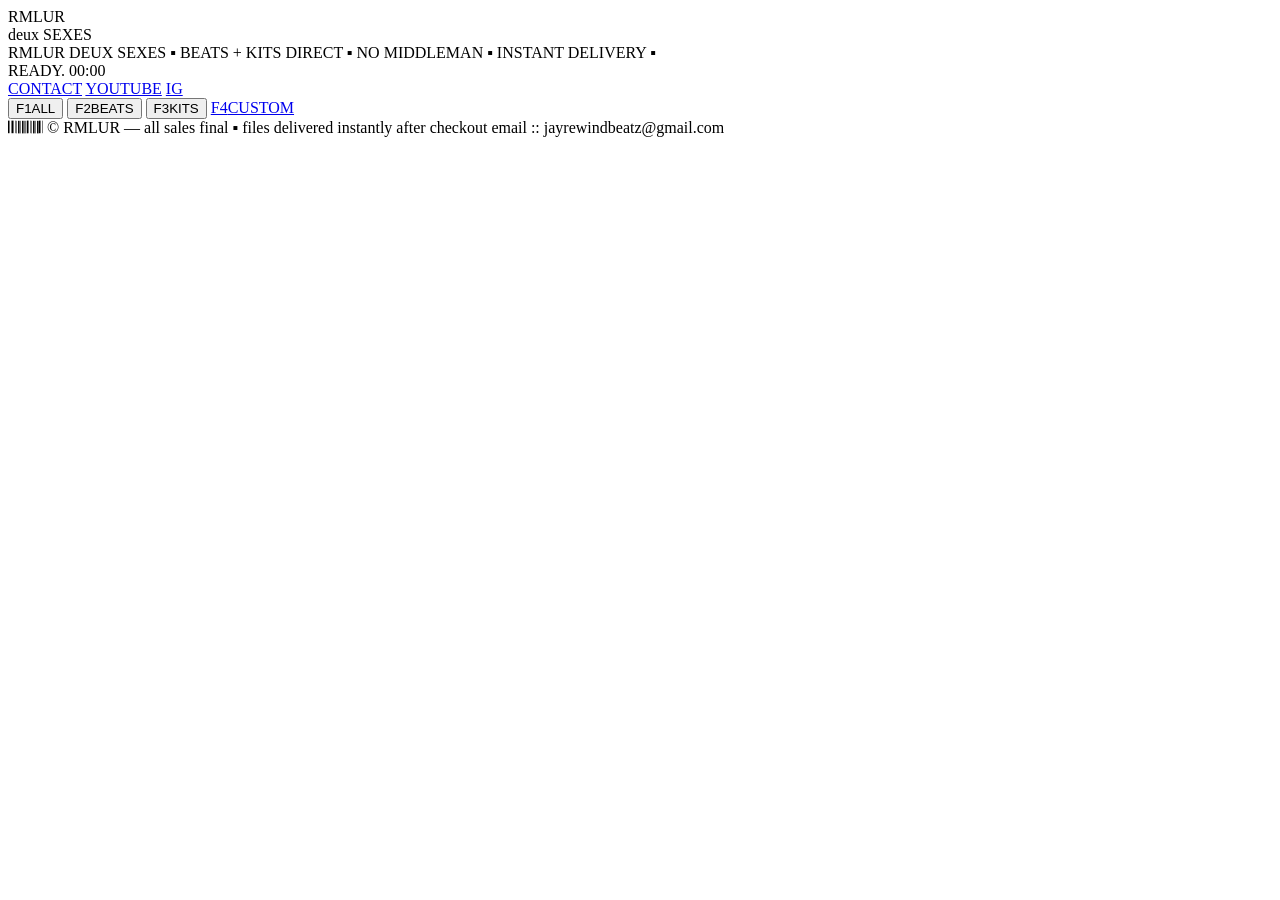
==== index.html @ 8eb937de "Add index.html — initial site file" ====
<!DOCTYPE html>
<html lang="en">
<head>
<meta charset="UTF-8">
<meta name="viewport" content="width=device-width, initial-scale=1.0">
<title>RMLUR :: deux SEXES — beats & kits</title>
<meta name="description" content="RMLUR Deux Sexes — buy beats and drum kits direct. No middleman.">
<link rel="preconnect" href="https://fonts.googleapis.com">
<link rel="preconnect" href="https://fonts.gstatic.com" crossorigin>
<link href="https://fonts.googleapis.com/css2?family=Chakra+Petch:wght@400;500;600;700&family=IBM+Plex+Mono:wght@400;500;600&display=swap" rel="stylesheet">
<link rel="stylesheet" href="style.css">
</head>
<body>

<!-- ================= FACEPLATE HEADER ================= -->
<header class="faceplate">
  <div class="faceplate-inner">
    <div class="brand-block">
      <div class="brand-badge">RMLUR</div>
      <div class="brand-sub">deux SEXES</div>
    </div>

    <!-- LCD -->
    <div class="lcd" aria-hidden="false">
      <div class="lcd-row lcd-scroll"><span id="lcd-marquee">RMLUR DEUX SEXES ▪ BEATS + KITS DIRECT ▪ NO MIDDLEMAN ▪ INSTANT DELIVERY ▪ </span></div>
      <div class="lcd-row lcd-status">
        <span id="lcd-now">READY.</span>
        <span id="lcd-time">00:00</span>
      </div>
    </div>

    <div class="header-right">
      <a class="hard-link" href="mailto:jayrewindbeatz@gmail.com">CONTACT</a>
      <a class="hard-link" href="https://www.youtube.com/" target="_blank" rel="noopener">YOUTUBE</a>
      <a class="hard-link" href="https://www.instagram.com/kennethglamour/" target="_blank" rel="noopener">IG</a>
    </div>
  </div>

  <!-- F-KEY FILTER ROW -->
  <nav class="fkeys" aria-label="Filter products">
    <button class="fkey active" data-filter="all"><span class="fkey-label">F1</span>ALL</button>
    <button class="fkey" data-filter="beat"><span class="fkey-label">F2</span>BEATS</button>
    <button class="fkey" data-filter="kit"><span class="fkey-label">F3</span>KITS</button>
    <a class="fkey fkey-link" href="mailto:jayrewindbeatz@gmail.com?subject=Custom%20work"><span class="fkey-label">F4</span>CUSTOM</a>
  </nav>
</header>

<!-- ================= PAD GRID ================= -->
<main>
  <section class="grid-wrap">
    <div id="pad-grid" class="pad-grid"><!-- products injected here --></div>
    <p id="empty-state" class="empty-state" hidden>NO FILES IN BANK. LOAD SOUND?</p>
  </section>
</main>

<!-- ================= TRANSPORT / PLAYER BAR ================= -->
<div id="player-bar" class="player-bar" hidden>
  <button id="pb-play" class="transport-btn" aria-label="Play or pause preview">►</button>
  <button id="pb-stop" class="transport-btn" aria-label="Stop preview">■</button>
  <div class="pb-lcd">
    <span id="pb-title">—</span>
    <div class="pb-meter"><div id="pb-progress"></div></div>
  </div>
  <a id="pb-buy" class="buy-btn buy-btn-sm" href="#" target="_blank" rel="noopener">BUY</a>
</div>

<footer class="site-footer">
  <span>𝄃𝄃𝄂𝄂𝄀𝄁𝄃𝄂𝄂𝄃</span>
  <span>© RMLUR — all sales final ▪ files delivered instantly after checkout</span>
  <span>email :: jayrewindbeatz@gmail.com</span>
</footer>

<audio id="preview-audio"></audio>
<script src="products.js"></script>
<script src="app.js"></script>
</body>
</html>
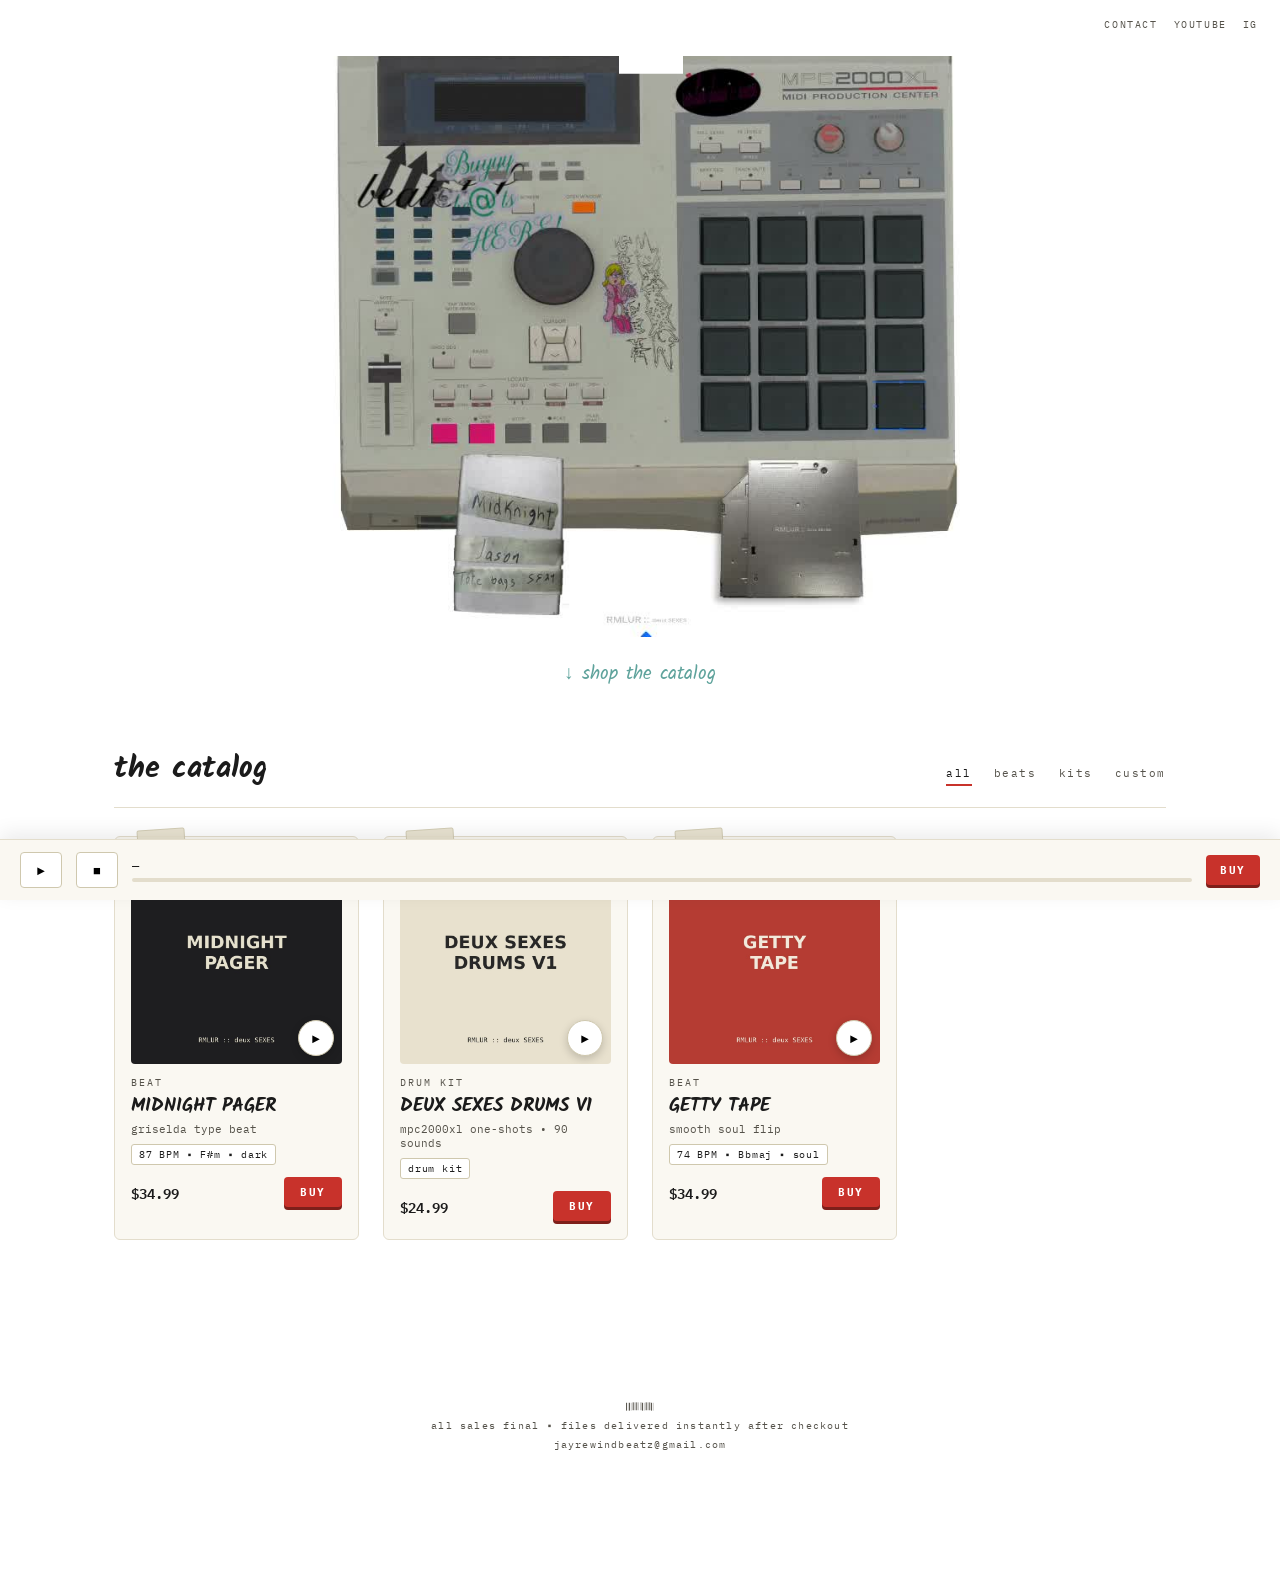
==== commit 7d505ac1: "Rebuild storefront around real hero photo — print-over redesign" ====
--- a/index.html
+++ b/index.html
@@ -7,57 +7,63 @@
 <meta name="description" content="RMLUR Deux Sexes — buy beats and drum kits direct. No middleman.">
 <link rel="preconnect" href="https://fonts.googleapis.com">
 <link rel="preconnect" href="https://fonts.gstatic.com" crossorigin>
-<link href="https://fonts.googleapis.com/css2?family=Chakra+Petch:wght@400;500;600;700&family=IBM+Plex+Mono:wght@400;500;600&display=swap" rel="stylesheet">
+<link href="https://fonts.googleapis.com/css2?family=Kalam:wght@400;700&family=IBM+Plex+Mono:wght@400;500;600&display=swap" rel="stylesheet">
 <link rel="stylesheet" href="style.css">
 </head>
 <body>
 
-<!-- ================= FACEPLATE HEADER ================= -->
-<header class="faceplate">
-  <div class="faceplate-inner">
-    <div class="brand-block">
-      <div class="brand-badge">RMLUR</div>
-      <div class="brand-sub">deux SEXES</div>
-    </div>
+<!-- tiny corner nav, unobtrusive so the hero reads exactly like before -->
+<div class="corner-nav">
+  <a href="mailto:jayrewindbeatz@gmail.com">CONTACT</a>
+  <a href="https://www.youtube.com/" target="_blank" rel="noopener">YOUTUBE</a>
+  <a href="https://www.instagram.com/kennethglamour/" target="_blank" rel="noopener">IG</a>
+</div>
 
-    <!-- LCD -->
-    <div class="lcd" aria-hidden="false">
-      <div class="lcd-row lcd-scroll"><span id="lcd-marquee">RMLUR DEUX SEXES ▪ BEATS + KITS DIRECT ▪ NO MIDDLEMAN ▪ INSTANT DELIVERY ▪ </span></div>
-      <div class="lcd-row lcd-status">
-        <span id="lcd-now">READY.</span>
-        <span id="lcd-time">00:00</span>
-      </div>
-    </div>
+<!-- ================= HERO — the real photo, untouched ================= -->
+<section class="hero">
+  <div class="hero-frame" id="hero-frame">
+    <img src="assets/mpc-hero.jpg" alt="RMLUR MPC2000XL — buy beats here" id="hero-img">
+    <!-- hotspots are positioned by app.js using window.HERO_HOTSPOTS -->
+    <div id="hero-hotspots"></div>
+  </div>
+  <a href="#shop" class="scroll-cue" aria-label="Scroll to shop">↓ shop the catalog</a>
+</section>
 
-    <div class="header-right">
-      <a class="hard-link" href="mailto:jayrewindbeatz@gmail.com">CONTACT</a>
-      <a class="hard-link" href="https://www.youtube.com/" target="_blank" rel="noopener">YOUTUBE</a>
-      <a class="hard-link" href="https://www.instagram.com/kennethglamour/" target="_blank" rel="noopener">IG</a>
-    </div>
+<!-- popover shown when a hotspot is tapped -->
+<div id="hotspot-card" class="hotspot-card" hidden>
+  <button class="hc-close" id="hc-close" aria-label="Close">×</button>
+  <div class="hc-type" id="hc-type"></div>
+  <div class="hc-title" id="hc-title"></div>
+  <div class="hc-sub" id="hc-sub"></div>
+  <div class="hc-data" id="hc-data"></div>
+  <div class="hc-row">
+    <button class="hc-play" id="hc-play">► preview</button>
+    <span class="hc-price" id="hc-price"></span>
+    <a class="buy-btn" id="hc-buy" href="#" target="_blank" rel="noopener">BUY</a>
+  </div>
+</div>
+
+<!-- ================= SHOP — full catalog, tape-label styled ================= -->
+<main id="shop">
+  <div class="shop-head">
+    <h1>the catalog</h1>
+    <nav class="tabs" aria-label="Filter products">
+      <button class="tab active" data-filter="all">all</button>
+      <button class="tab" data-filter="beat">beats</button>
+      <button class="tab" data-filter="kit">kits</button>
+      <a class="tab tab-link" href="mailto:jayrewindbeatz@gmail.com?subject=Custom%20work">custom</a>
+    </nav>
   </div>
 
-  <!-- F-KEY FILTER ROW -->
-  <nav class="fkeys" aria-label="Filter products">
-    <button class="fkey active" data-filter="all"><span class="fkey-label">F1</span>ALL</button>
-    <button class="fkey" data-filter="beat"><span class="fkey-label">F2</span>BEATS</button>
-    <button class="fkey" data-filter="kit"><span class="fkey-label">F3</span>KITS</button>
-    <a class="fkey fkey-link" href="mailto:jayrewindbeatz@gmail.com?subject=Custom%20work"><span class="fkey-label">F4</span>CUSTOM</a>
-  </nav>
-</header>
-
-<!-- ================= PAD GRID ================= -->
-<main>
-  <section class="grid-wrap">
-    <div id="pad-grid" class="pad-grid"><!-- products injected here --></div>
-    <p id="empty-state" class="empty-state" hidden>NO FILES IN BANK. LOAD SOUND?</p>
-  </section>
+  <div id="tape-grid" class="tape-grid"></div>
+  <p id="empty-state" class="empty-state" hidden>nothing here yet.</p>
 </main>
 
-<!-- ================= TRANSPORT / PLAYER BAR ================= -->
+<!-- ================= PLAYER BAR ================= -->
 <div id="player-bar" class="player-bar" hidden>
   <button id="pb-play" class="transport-btn" aria-label="Play or pause preview">►</button>
   <button id="pb-stop" class="transport-btn" aria-label="Stop preview">■</button>
-  <div class="pb-lcd">
+  <div class="pb-info">
     <span id="pb-title">—</span>
     <div class="pb-meter"><div id="pb-progress"></div></div>
   </div>
@@ -66,8 +72,8 @@
 
 <footer class="site-footer">
   <span>𝄃𝄃𝄂𝄂𝄀𝄁𝄃𝄂𝄂𝄃</span>
-  <span>© RMLUR — all sales final ▪ files delivered instantly after checkout</span>
-  <span>email :: jayrewindbeatz@gmail.com</span>
+  <span>all sales final ▪ files delivered instantly after checkout</span>
+  <span>jayrewindbeatz@gmail.com</span>
 </footer>
 
 <audio id="preview-audio"></audio>
--- a/style.css
+++ b/style.css
@@ -0,0 +1,254 @@
+/* ============================================================
+   RMLUR STORE — "print-over" build
+   The hero is the real photographed MPC + doodles, untouched.
+   Everything else (shop grid, player, popovers) is styled to
+   feel like it was already part of that same handmade world:
+   paper white, marker-teal accent, tape-label cards, REC red.
+   ============================================================ */
+:root{
+  --paper:#ffffff;
+  --paper-warm:#faf8f2;
+  --ink:#1b1b1b;
+  --ink-soft:#55524a;
+  --teal:#5fa39c;           /* the "Buyy beats @ HERE!" marker color */
+  --tape-cream:#e7e1cd;
+  --tape-cream-dk:#cfc8ae;
+  --rec-red:#c8322b;
+  --line:#e3ddcc;
+  --font-hand:'Kalam',cursive;
+  --font-mono:'IBM Plex Mono',monospace;
+}
+*{margin:0;padding:0;box-sizing:border-box}
+html{scroll-behavior:smooth}
+body{
+  background:var(--paper);
+  color:var(--ink);
+  font-family:var(--font-mono);
+  min-height:100vh;
+}
+button{font-family:inherit;cursor:pointer;background:none;border:none}
+a{color:inherit;text-decoration:none}
+
+/* ================= CORNER NAV ================= */
+.corner-nav{
+  position:fixed;top:18px;right:22px;z-index:50;
+  display:flex;gap:16px;
+}
+.corner-nav a{
+  font-size:10px;letter-spacing:.16em;color:var(--ink-soft);
+  border-bottom:1px solid transparent;padding-bottom:2px;
+}
+.corner-nav a:hover{color:var(--ink);border-color:var(--rec-red)}
+
+/* ================= HERO ================= */
+.hero{
+  padding:56px 20px 26px;
+  display:flex;flex-direction:column;align-items:center;
+  text-align:center;
+}
+.hero-frame{
+  position:relative;
+  max-width:640px;width:100%;
+  line-height:0;
+}
+.hero-frame img{
+  width:100%;height:auto;display:block;
+  user-select:none;-webkit-user-drag:none;
+}
+#hero-hotspots{position:absolute;inset:0}
+.hotspot{
+  position:absolute;
+  border-radius:6px;
+  cursor:pointer;
+  box-shadow:0 0 0 0 rgba(95,163,156,0);
+  transition:box-shadow .25s ease, background .25s ease;
+}
+.hotspot:hover, .hotspot:focus-visible{
+  background:rgba(95,163,156,.14);
+  box-shadow:0 0 0 3px rgba(95,163,156,.55);
+  outline:none;
+}
+.hotspot.tape-spot{border-radius:4px}
+
+.scroll-cue{
+  margin-top:22px;
+  font-family:var(--font-hand);
+  font-size:19px;color:var(--teal);
+  animation:bob 2.4s ease-in-out infinite;
+}
+@keyframes bob{0%,100%{transform:translateY(0)}50%{transform:translateY(5px)}}
+
+/* ================= HOTSPOT POPOVER ================= */
+.hotspot-card{
+  position:fixed;
+  left:50%;bottom:100px;
+  transform:translateX(-50%);
+  width:min(340px,90vw);
+  background:var(--tape-cream);
+  border:1px solid var(--tape-cream-dk);
+  border-radius:8px;
+  box-shadow:0 12px 30px rgba(0,0,0,.22);
+  padding:16px 18px 18px;
+  z-index:80;
+}
+.hc-close{
+  position:absolute;top:8px;right:10px;
+  font-size:18px;color:var(--ink-soft);line-height:1;
+}
+.hc-close:hover{color:var(--ink)}
+.hc-type{
+  font-size:10px;letter-spacing:.22em;color:var(--ink-soft);
+}
+.hc-title{
+  font-family:var(--font-hand);font-size:24px;font-weight:700;
+  margin-top:2px;
+}
+.hc-sub{font-size:12px;color:var(--ink-soft);margin-top:2px}
+.hc-data{
+  display:inline-block;margin-top:8px;
+  font-size:11px;letter-spacing:.08em;
+  background:var(--paper);border:1px solid var(--tape-cream-dk);
+  border-radius:3px;padding:3px 8px;
+}
+.hc-row{
+  display:flex;align-items:center;gap:12px;margin-top:14px;
+}
+.hc-play{
+  font-family:var(--font-mono);font-size:11px;letter-spacing:.1em;
+  color:var(--ink);border:1px solid var(--ink-soft);border-radius:4px;
+  padding:7px 10px;
+}
+.hc-play:hover{border-color:var(--ink)}
+.hc-price{font-size:14px;font-weight:600;margin-left:auto}
+
+/* ================= SHOP ================= */
+main#shop{max-width:1100px;margin:0 auto;padding:30px 24px 140px}
+.shop-head{
+  display:flex;align-items:baseline;justify-content:space-between;
+  flex-wrap:wrap;gap:14px;
+  border-bottom:1px solid var(--line);
+  padding-bottom:14px;margin-bottom:28px;
+}
+.shop-head h1{
+  font-family:var(--font-hand);font-size:30px;font-weight:700;
+}
+.tabs{display:flex;gap:22px}
+.tab{
+  font-size:11px;letter-spacing:.14em;color:var(--ink-soft);
+  padding-bottom:4px;border-bottom:2px solid transparent;
+}
+.tab:hover{color:var(--ink)}
+.tab.active{color:var(--ink);border-color:var(--rec-red)}
+
+.tape-grid{
+  display:grid;
+  grid-template-columns:repeat(auto-fill,minmax(230px,1fr));
+  gap:24px;
+}
+.tape-card{
+  background:var(--paper-warm);
+  border:1px solid var(--line);
+  border-radius:6px;
+  padding:16px 16px 18px;
+  position:relative;
+  transition:transform .12s ease, box-shadow .12s ease;
+}
+.tape-card::before{ /* washi tape corner accent */
+  content:"";position:absolute;top:-8px;left:22px;
+  width:46px;height:16px;
+  background:var(--tape-cream);
+  border:1px solid var(--tape-cream-dk);
+  border-radius:2px;
+  transform:rotate(-4deg);
+  opacity:.9;
+}
+.tape-card:hover{transform:translateY(-3px);box-shadow:0 10px 22px rgba(0,0,0,.08)}
+
+.tc-cover{
+  aspect-ratio:1/1;border-radius:4px;overflow:hidden;
+  background:var(--tape-cream);margin-bottom:12px;
+  position:relative;
+}
+.tc-cover img{width:100%;height:100%;object-fit:cover;display:block}
+.tc-cover .cover-fallback{
+  position:absolute;inset:0;display:flex;align-items:center;justify-content:center;
+  font-family:var(--font-hand);font-size:14px;color:var(--ink-soft);text-align:center;
+}
+.tc-play{
+  position:absolute;right:8px;bottom:8px;
+  width:36px;height:36px;border-radius:50%;
+  background:var(--paper);border:1px solid var(--tape-cream-dk);
+  box-shadow:0 3px 8px rgba(0,0,0,.18);
+  font-size:13px;
+}
+.tape-card.playing .tc-play{background:var(--teal);color:#fff;border-color:var(--teal)}
+
+.tc-type{font-size:10px;letter-spacing:.2em;color:var(--ink-soft)}
+.tc-title{font-family:var(--font-hand);font-size:19px;font-weight:700;margin-top:2px}
+.tc-sub{font-size:11px;color:var(--ink-soft);margin-top:1px}
+.tc-data{
+  display:inline-block;margin-top:8px;font-size:10px;letter-spacing:.08em;
+  background:var(--paper);border:1px solid var(--tape-cream-dk);
+  border-radius:3px;padding:3px 7px;
+}
+.tc-foot{
+  display:flex;align-items:center;justify-content:space-between;margin-top:12px;
+}
+.tc-price{font-size:14px;font-weight:600}
+
+.buy-btn{
+  background:var(--rec-red);color:#fff;
+  font-weight:700;font-size:11px;letter-spacing:.14em;
+  padding:8px 16px;border-radius:4px;
+  box-shadow:0 3px 0 #7e1f1a;
+  transition:transform .05s, box-shadow .05s;
+}
+.buy-btn:hover{filter:brightness(1.08)}
+.buy-btn:active{transform:translateY(2px);box-shadow:0 1px 0 #7e1f1a}
+.buy-btn-sm{padding:8px 14px;flex-shrink:0}
+
+.empty-state{
+  text-align:center;padding:60px 0;color:var(--ink-soft);
+  font-family:var(--font-hand);font-size:18px;
+}
+
+/* ================= PLAYER BAR ================= */
+.player-bar{
+  position:fixed;left:0;right:0;bottom:0;z-index:60;
+  background:var(--paper-warm);
+  border-top:1px solid var(--line);
+  box-shadow:0 -6px 20px rgba(0,0,0,.08);
+  display:flex;align-items:center;gap:14px;
+  padding:12px 20px;
+}
+.transport-btn{
+  width:42px;height:36px;border-radius:4px;
+  background:var(--paper);border:1px solid var(--tape-cream-dk);
+  font-size:13px;
+}
+.transport-btn:active{transform:translateY(1px)}
+.pb-info{flex:1;min-width:0}
+#pb-title{font-size:12px;letter-spacing:.04em;white-space:nowrap;overflow:hidden;text-overflow:ellipsis;display:block}
+.pb-meter{height:4px;background:var(--line);border-radius:2px;margin-top:5px;overflow:hidden}
+#pb-progress{height:100%;width:0%;background:var(--teal)}
+
+/* ================= FOOTER ================= */
+.site-footer{
+  max-width:1100px;margin:0 auto;padding:20px 24px 120px;
+  display:flex;flex-direction:column;gap:6px;align-items:center;
+  font-family:var(--font-mono);font-size:10px;letter-spacing:.12em;
+  color:var(--ink-soft);text-align:center;
+}
+
+/* ================= RESPONSIVE / A11Y ================= */
+@media(max-width:640px){
+  .corner-nav{display:none}
+  .hero{padding:36px 14px 18px}
+  .shop-head h1{font-size:24px}
+  .tabs{gap:14px}
+}
+:focus-visible{outline:2px solid var(--teal);outline-offset:2px}
+@media(prefers-reduced-motion:reduce){
+  .scroll-cue{animation:none}
+  *{transition:none !important}
+}
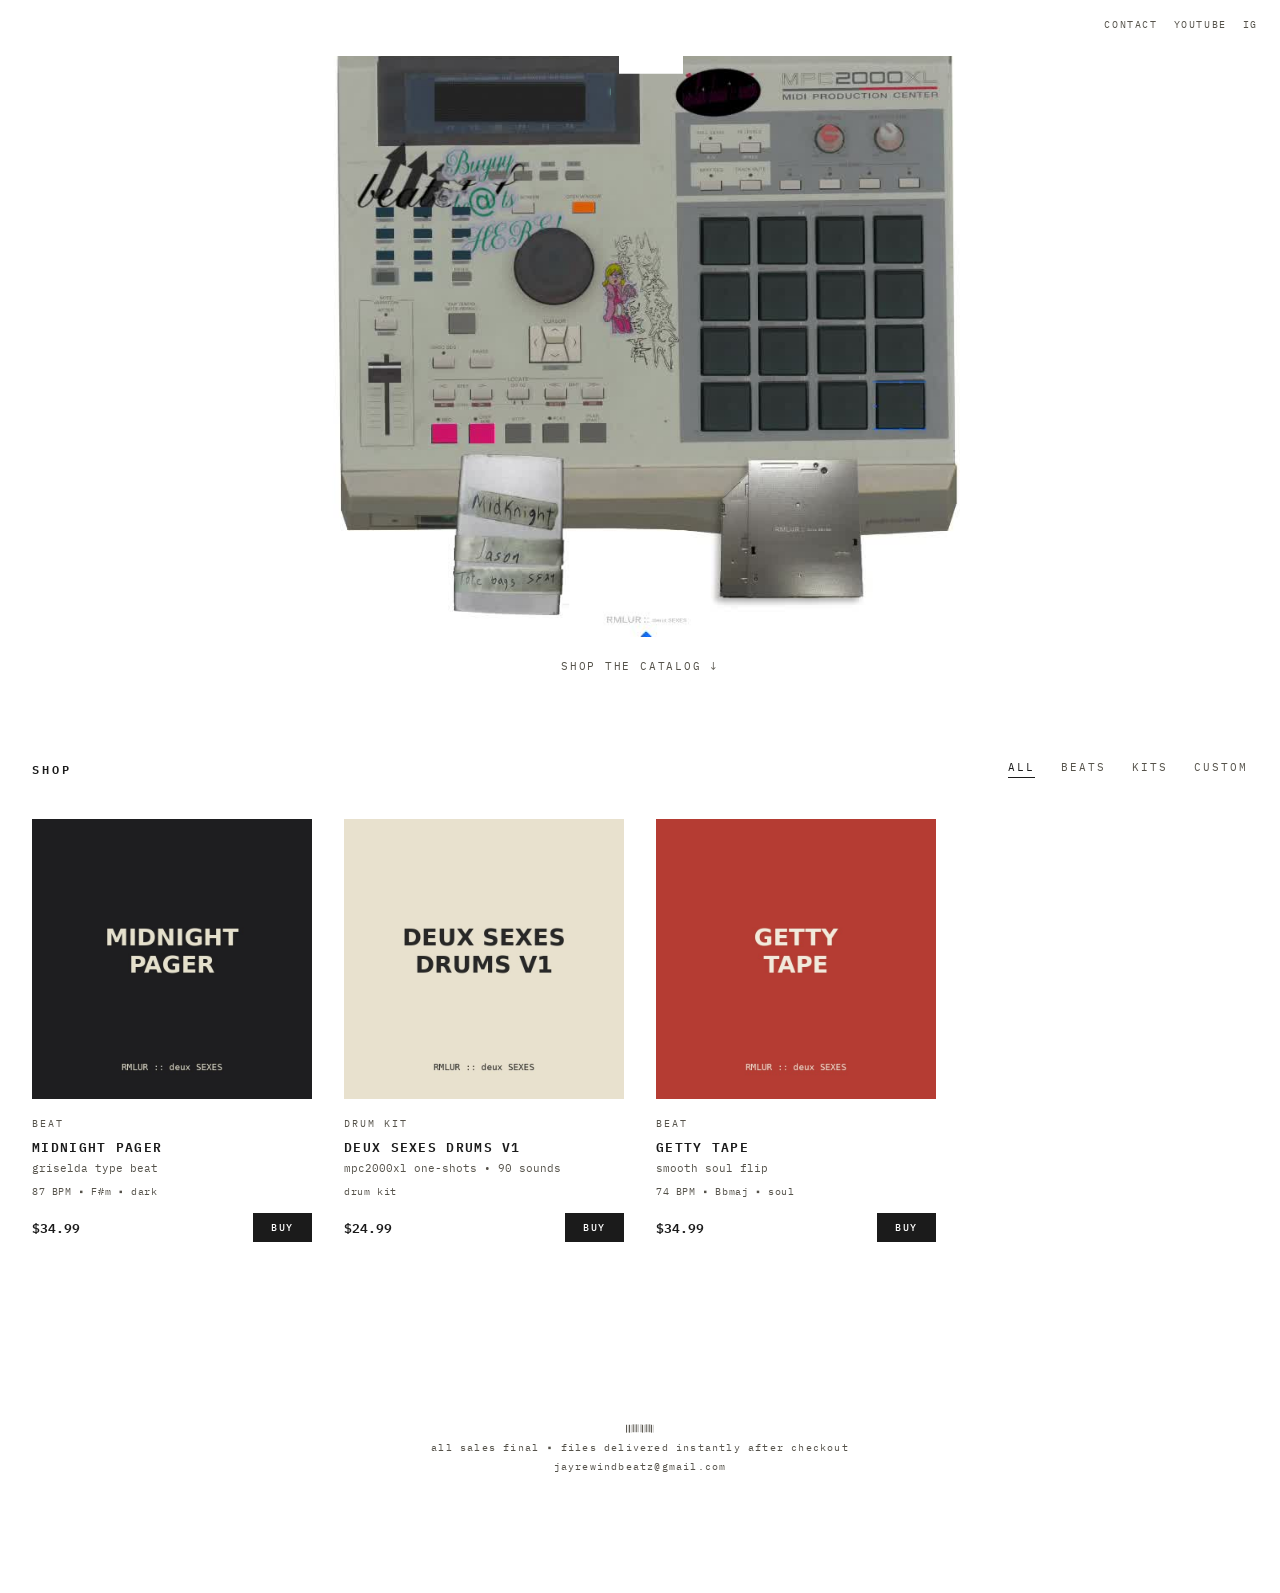
==== commit 50ab55ed: "Minimal Yeezy-style shop redesign" ====
--- a/index.html
+++ b/index.html
@@ -7,7 +7,7 @@
 <meta name="description" content="RMLUR Deux Sexes — buy beats and drum kits direct. No middleman.">
 <link rel="preconnect" href="https://fonts.googleapis.com">
 <link rel="preconnect" href="https://fonts.gstatic.com" crossorigin>
-<link href="https://fonts.googleapis.com/css2?family=Kalam:wght@400;700&family=IBM+Plex+Mono:wght@400;500;600&display=swap" rel="stylesheet">
+<link href="https://fonts.googleapis.com/css2?family=IBM+Plex+Mono:wght@400;500;600&display=swap" rel="stylesheet">
 <link rel="stylesheet" href="style.css">
 </head>
 <body>
@@ -26,7 +26,7 @@
     <!-- hotspots are positioned by app.js using window.HERO_HOTSPOTS -->
     <div id="hero-hotspots"></div>
   </div>
-  <a href="#shop" class="scroll-cue" aria-label="Scroll to shop">↓ shop the catalog</a>
+  <a href="#shop" class="scroll-cue" aria-label="Scroll to shop">Shop the catalog ↓</a>
 </section>
 
 <!-- popover shown when a hotspot is tapped -->
@@ -46,12 +46,12 @@
 <!-- ================= SHOP — full catalog, tape-label styled ================= -->
 <main id="shop">
   <div class="shop-head">
-    <h1>the catalog</h1>
+    <h1>Shop</h1>
     <nav class="tabs" aria-label="Filter products">
-      <button class="tab active" data-filter="all">all</button>
-      <button class="tab" data-filter="beat">beats</button>
-      <button class="tab" data-filter="kit">kits</button>
-      <a class="tab tab-link" href="mailto:jayrewindbeatz@gmail.com?subject=Custom%20work">custom</a>
+      <button class="tab active" data-filter="all">All</button>
+      <button class="tab" data-filter="beat">Beats</button>
+      <button class="tab" data-filter="kit">Kits</button>
+      <a class="tab tab-link" href="mailto:jayrewindbeatz@gmail.com?subject=Custom%20work">Custom</a>
     </nav>
   </div>
 
--- a/style.css
+++ b/style.css
@@ -70,10 +70,36 @@
 }
 .hotspot.tape-spot{border-radius:4px}
 
+.lcd-hotspot{
+  border-radius:2px;
+  overflow:hidden;
+  background:rgba(0,0,0,0);
+  display:flex;align-items:center;
+}
+.lcd-hotspot:hover, .lcd-hotspot:focus-visible{
+  background:rgba(120,200,190,.16);
+  box-shadow:0 0 0 2px rgba(120,200,190,.65) inset;
+}
+.lcd-marquee{
+  display:inline-block;
+  white-space:nowrap;
+  font-family:var(--font-mono);
+  font-size:11px;
+  letter-spacing:.08em;
+  color:#8fe0d2;
+  text-shadow:0 0 5px rgba(143,224,210,.75);
+  padding-left:100%;
+  animation:lcd-scroll 7s linear infinite;
+}
+@keyframes lcd-scroll{
+  0%{transform:translateX(0)}
+  100%{transform:translateX(-100%)}
+}
+
 .scroll-cue{
   margin-top:22px;
-  font-family:var(--font-hand);
-  font-size:19px;color:var(--teal);
+  font-family:var(--font-mono);
+  font-size:11px;letter-spacing:.16em;text-transform:uppercase;color:var(--ink-soft);
   animation:bob 2.4s ease-in-out infinite;
 }
 @keyframes bob{0%,100%{transform:translateY(0)}50%{transform:translateY(5px)}}
@@ -83,136 +109,129 @@
   position:fixed;
   left:50%;bottom:100px;
   transform:translateX(-50%);
-  width:min(340px,90vw);
-  background:var(--tape-cream);
-  border:1px solid var(--tape-cream-dk);
-  border-radius:8px;
-  box-shadow:0 12px 30px rgba(0,0,0,.22);
-  padding:16px 18px 18px;
+  width:min(320px,90vw);
+  background:#fff;
+  border:1px solid #e2e2e2;
+  border-radius:0;
+  box-shadow:0 16px 40px rgba(0,0,0,.14);
+  padding:18px 20px 20px;
   z-index:80;
 }
 .hc-close{
-  position:absolute;top:8px;right:10px;
-  font-size:18px;color:var(--ink-soft);line-height:1;
+  position:absolute;top:10px;right:12px;
+  font-size:16px;color:var(--ink-soft);line-height:1;
 }
 .hc-close:hover{color:var(--ink)}
 .hc-type{
-  font-size:10px;letter-spacing:.22em;color:var(--ink-soft);
+  font-family:var(--font-mono);
+  font-size:10px;letter-spacing:.2em;text-transform:uppercase;color:var(--ink-soft);
 }
 .hc-title{
-  font-family:var(--font-hand);font-size:24px;font-weight:700;
-  margin-top:2px;
-}
-.hc-sub{font-size:12px;color:var(--ink-soft);margin-top:2px}
+  font-family:var(--font-mono);font-size:14px;font-weight:600;letter-spacing:.08em;text-transform:uppercase;
+  margin-top:6px;
+}
+.hc-sub{font-family:var(--font-mono);font-size:11px;color:var(--ink-soft);margin-top:3px}
 .hc-data{
   display:inline-block;margin-top:8px;
-  font-size:11px;letter-spacing:.08em;
-  background:var(--paper);border:1px solid var(--tape-cream-dk);
-  border-radius:3px;padding:3px 8px;
+  font-family:var(--font-mono);
+  font-size:10px;letter-spacing:.06em;color:var(--ink-soft);
 }
 .hc-row{
-  display:flex;align-items:center;gap:12px;margin-top:14px;
+  display:flex;align-items:center;gap:12px;margin-top:16px;
 }
 .hc-play{
-  font-family:var(--font-mono);font-size:11px;letter-spacing:.1em;
-  color:var(--ink);border:1px solid var(--ink-soft);border-radius:4px;
-  padding:7px 10px;
+  font-family:var(--font-mono);font-size:10px;letter-spacing:.1em;text-transform:uppercase;
+  color:var(--ink);border:1px solid #ddd;border-radius:0;
+  padding:8px 12px;
 }
 .hc-play:hover{border-color:var(--ink)}
-.hc-price{font-size:14px;font-weight:600;margin-left:auto}
-
-/* ================= SHOP ================= */
-main#shop{max-width:1100px;margin:0 auto;padding:30px 24px 140px}
+.hc-price{font-family:var(--font-mono);font-size:13px;font-weight:600;margin-left:auto}
+
+/* ================= SHOP — minimal, Yeezy-style grid ================= */
+main#shop{max-width:1280px;margin:0 auto;padding:60px 32px 160px}
 .shop-head{
-  display:flex;align-items:baseline;justify-content:space-between;
+  display:flex;align-items:center;justify-content:space-between;
   flex-wrap:wrap;gap:14px;
-  border-bottom:1px solid var(--line);
-  padding-bottom:14px;margin-bottom:28px;
+  margin-bottom:40px;
 }
 .shop-head h1{
-  font-family:var(--font-hand);font-size:30px;font-weight:700;
-}
-.tabs{display:flex;gap:22px}
+  font-family:var(--font-mono);font-size:12px;font-weight:600;
+  letter-spacing:.24em;text-transform:uppercase;color:var(--ink);
+}
+.tabs{display:flex;gap:26px}
 .tab{
-  font-size:11px;letter-spacing:.14em;color:var(--ink-soft);
-  padding-bottom:4px;border-bottom:2px solid transparent;
+  font-family:var(--font-mono);
+  font-size:11px;letter-spacing:.18em;text-transform:uppercase;color:var(--ink-soft);
+  padding-bottom:3px;border-bottom:1px solid transparent;
 }
 .tab:hover{color:var(--ink)}
-.tab.active{color:var(--ink);border-color:var(--rec-red)}
+.tab.active{color:var(--ink);border-color:var(--ink)}
 
 .tape-grid{
   display:grid;
-  grid-template-columns:repeat(auto-fill,minmax(230px,1fr));
-  gap:24px;
+  grid-template-columns:repeat(auto-fill,minmax(240px,1fr));
+  column-gap:32px;
+  row-gap:56px;
 }
 .tape-card{
-  background:var(--paper-warm);
-  border:1px solid var(--line);
-  border-radius:6px;
-  padding:16px 16px 18px;
   position:relative;
-  transition:transform .12s ease, box-shadow .12s ease;
-}
-.tape-card::before{ /* washi tape corner accent */
-  content:"";position:absolute;top:-8px;left:22px;
-  width:46px;height:16px;
-  background:var(--tape-cream);
-  border:1px solid var(--tape-cream-dk);
-  border-radius:2px;
-  transform:rotate(-4deg);
-  opacity:.9;
-}
-.tape-card:hover{transform:translateY(-3px);box-shadow:0 10px 22px rgba(0,0,0,.08)}
+  background:none;border:none;padding:0;
+}
+.tape-card:hover{transform:none;box-shadow:none}
 
 .tc-cover{
-  aspect-ratio:1/1;border-radius:4px;overflow:hidden;
-  background:var(--tape-cream);margin-bottom:12px;
+  aspect-ratio:1/1;border-radius:0;overflow:hidden;
+  background:#f4f4f4;margin-bottom:18px;
   position:relative;
 }
 .tc-cover img{width:100%;height:100%;object-fit:cover;display:block}
 .tc-cover .cover-fallback{
   position:absolute;inset:0;display:flex;align-items:center;justify-content:center;
-  font-family:var(--font-hand);font-size:14px;color:var(--ink-soft);text-align:center;
+  font-family:var(--font-mono);font-size:11px;letter-spacing:.14em;color:var(--ink-soft);text-align:center;
 }
 .tc-play{
-  position:absolute;right:8px;bottom:8px;
-  width:36px;height:36px;border-radius:50%;
-  background:var(--paper);border:1px solid var(--tape-cream-dk);
-  box-shadow:0 3px 8px rgba(0,0,0,.18);
-  font-size:13px;
-}
-.tape-card.playing .tc-play{background:var(--teal);color:#fff;border-color:var(--teal)}
-
-.tc-type{font-size:10px;letter-spacing:.2em;color:var(--ink-soft)}
-.tc-title{font-family:var(--font-hand);font-size:19px;font-weight:700;margin-top:2px}
-.tc-sub{font-size:11px;color:var(--ink-soft);margin-top:1px}
+  position:absolute;right:10px;bottom:10px;
+  width:34px;height:34px;border-radius:50%;
+  background:#fff;border:1px solid #ddd;
+  box-shadow:none;
+  font-size:12px;
+  opacity:0;transition:opacity .15s ease;
+}
+.tape-card:hover .tc-play, .tape-card.playing .tc-play{opacity:1}
+.tape-card.playing .tc-play{background:var(--ink);color:#fff;border-color:var(--ink)}
+
+.tc-type{font-family:var(--font-mono);font-size:10px;letter-spacing:.2em;text-transform:uppercase;color:var(--ink-soft)}
+.tc-title{font-family:var(--font-mono);font-size:13px;font-weight:600;letter-spacing:.1em;text-transform:uppercase;margin-top:6px}
+.tc-sub{font-family:var(--font-mono);font-size:11px;color:var(--ink-soft);margin-top:3px}
 .tc-data{
-  display:inline-block;margin-top:8px;font-size:10px;letter-spacing:.08em;
-  background:var(--paper);border:1px solid var(--tape-cream-dk);
-  border-radius:3px;padding:3px 7px;
+  display:inline-block;margin-top:10px;font-size:10px;letter-spacing:.06em;
+  background:none;border:none;
+  padding:0;color:var(--ink-soft);
 }
 .tc-foot{
-  display:flex;align-items:center;justify-content:space-between;margin-top:12px;
-}
-.tc-price{font-size:14px;font-weight:600}
+  display:flex;align-items:center;justify-content:space-between;margin-top:14px;
+}
+.tc-price{font-family:var(--font-mono);font-size:13px;font-weight:600}
 
 .buy-btn{
-  background:var(--rec-red);color:#fff;
-  font-weight:700;font-size:11px;letter-spacing:.14em;
-  padding:8px 16px;border-radius:4px;
-  box-shadow:0 3px 0 #7e1f1a;
-  transition:transform .05s, box-shadow .05s;
-}
-.buy-btn:hover{filter:brightness(1.08)}
-.buy-btn:active{transform:translateY(2px);box-shadow:0 1px 0 #7e1f1a}
-.buy-btn-sm{padding:8px 14px;flex-shrink:0}
+  background:var(--ink);color:#fff;
+  font-family:var(--font-mono);
+  font-weight:500;font-size:10px;letter-spacing:.16em;text-transform:uppercase;
+  padding:8px 18px;border-radius:0;
+  box-shadow:none;
+  transition:opacity .12s ease;
+}
+.buy-btn:hover{opacity:.75}
+.buy-btn:active{opacity:.6}
+.buy-btn-sm{padding:8px 16px;flex-shrink:0}
 
 .empty-state{
   text-align:center;padding:60px 0;color:var(--ink-soft);
-  font-family:var(--font-hand);font-size:18px;
+  font-family:var(--font-mono);font-size:12px;letter-spacing:.1em;text-transform:uppercase;
 }
 
 /* ================= PLAYER BAR ================= */
+.player-bar[hidden]{display:none}
 .player-bar{
   position:fixed;left:0;right:0;bottom:0;z-index:60;
   background:var(--paper-warm);
@@ -250,5 +269,6 @@
 :focus-visible{outline:2px solid var(--teal);outline-offset:2px}
 @media(prefers-reduced-motion:reduce){
   .scroll-cue{animation:none}
+  .lcd-marquee{animation:none}
   *{transition:none !important}
 }
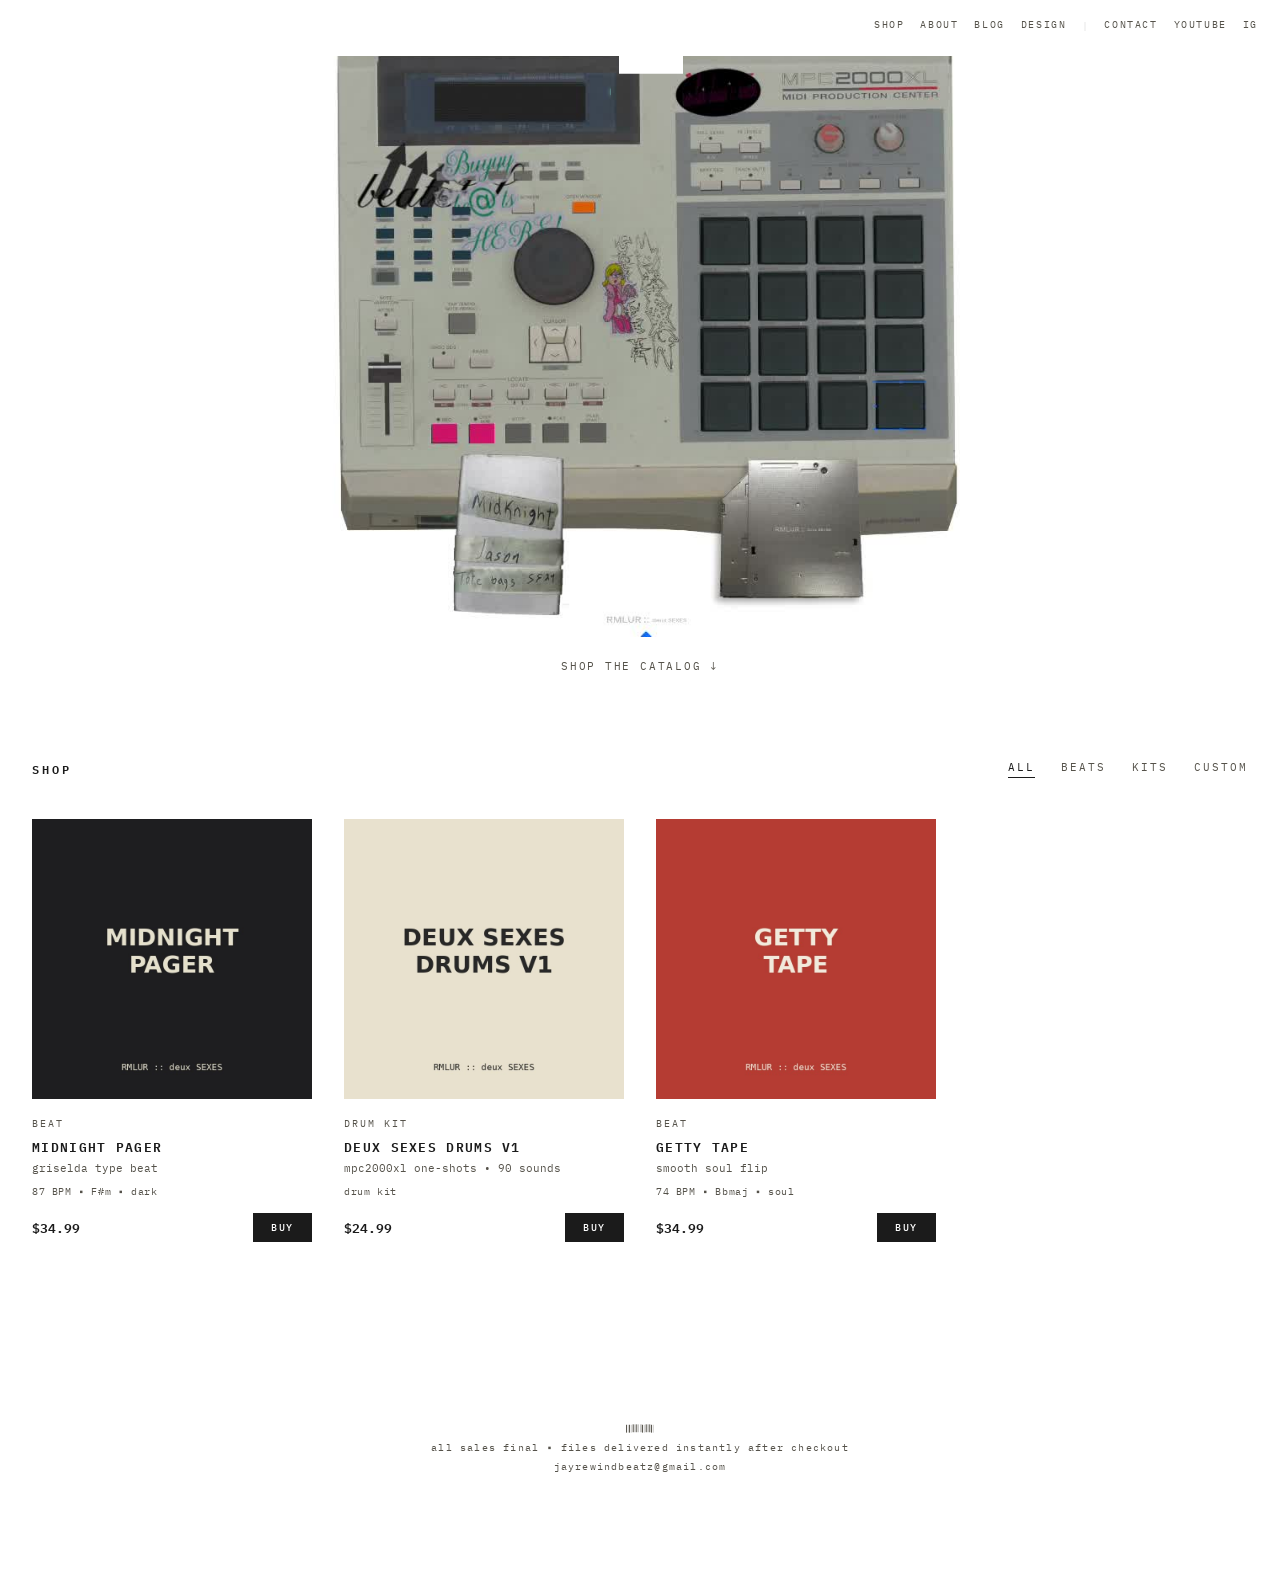
==== commit 3f27f8c0: "Add About/EPK, Blog, Design pages + site nav" ====
--- a/index.html
+++ b/index.html
@@ -14,8 +14,13 @@
 
 <!-- tiny corner nav, unobtrusive so the hero reads exactly like before -->
 <div class="corner-nav">
-  <a href="mailto:jayrewindbeatz@gmail.com">CONTACT</a>
-  <a href="https://www.youtube.com/" target="_blank" rel="noopener">YOUTUBE</a>
+  <a href="#shop">Shop</a>
+  <a href="about.html">About</a>
+  <a href="blog.html">Blog</a>
+  <a href="design.html">Design</a>
+  <span class="corner-sep">|</span>
+  <a href="mailto:jayrewindbeatz@gmail.com">Contact</a>
+  <a href="https://www.youtube.com/" target="_blank" rel="noopener">YouTube</a>
   <a href="https://www.instagram.com/kennethglamour/" target="_blank" rel="noopener">IG</a>
 </div>
 
--- a/style.css
+++ b/style.css
@@ -32,13 +32,15 @@
 /* ================= CORNER NAV ================= */
 .corner-nav{
   position:fixed;top:18px;right:22px;z-index:50;
-  display:flex;gap:16px;
-}
+  display:flex;align-items:center;gap:16px;
+}
+.corner-sep{color:#ddd;font-size:10px}
 .corner-nav a{
-  font-size:10px;letter-spacing:.16em;color:var(--ink-soft);
+  font-family:var(--font-mono);
+  font-size:10px;letter-spacing:.16em;text-transform:uppercase;color:var(--ink-soft);
   border-bottom:1px solid transparent;padding-bottom:2px;
 }
-.corner-nav a:hover{color:var(--ink);border-color:var(--rec-red)}
+.corner-nav a:hover{color:var(--ink);border-color:var(--ink)}
 
 /* ================= HERO ================= */
 .hero{
@@ -259,7 +261,59 @@
   color:var(--ink-soft);text-align:center;
 }
 
-/* ================= RESPONSIVE / A11Y ================= */
+/* ================= SIMPLE PAGES (about / blog / design) ================= */
+.page-wrap{max-width:900px;margin:0 auto;padding:100px 32px 140px}
+.page-title{
+  font-family:var(--font-mono);font-size:12px;font-weight:600;
+  letter-spacing:.24em;text-transform:uppercase;color:var(--ink);
+  margin-bottom:36px;
+}
+.back-link{
+  font-family:var(--font-mono);font-size:10px;letter-spacing:.14em;text-transform:uppercase;
+  color:var(--ink-soft);display:inline-block;margin-bottom:40px;
+}
+.back-link:hover{color:var(--ink)}
+
+/* --- about / EPK --- */
+.epk-layout{display:grid;grid-template-columns:1.4fr 1fr;gap:56px}
+.epk-name{font-family:var(--font-mono);font-size:26px;font-weight:600;letter-spacing:.04em;margin-bottom:6px}
+.epk-tagline{font-family:var(--font-mono);font-size:12px;color:var(--ink-soft);margin-bottom:28px}
+.epk-track{margin-top:8px}
+.epk-track-label{font-family:var(--font-mono);font-size:10px;letter-spacing:.18em;text-transform:uppercase;color:var(--ink-soft);margin-bottom:10px}
+.infobox{border:1px solid #e2e2e2;padding:22px 24px}
+.infobox-row{
+  display:flex;justify-content:space-between;gap:16px;
+  padding:10px 0;border-bottom:1px solid #eee;
+  font-family:var(--font-mono);font-size:11px;
+}
+.infobox-row:last-child{border-bottom:none}
+.infobox-row .k{color:var(--ink-soft);letter-spacing:.08em;text-transform:uppercase;font-size:10px}
+.infobox-row .v{color:var(--ink);text-align:right}
+@media(max-width:720px){.epk-layout{grid-template-columns:1fr}}
+
+/* --- blog --- */
+.blog-cats{display:flex;gap:24px;margin-bottom:40px;flex-wrap:wrap}
+.blog-cats a{
+  font-family:var(--font-mono);font-size:11px;letter-spacing:.16em;text-transform:uppercase;
+  color:var(--ink-soft);border-bottom:1px solid transparent;padding-bottom:3px;
+}
+.blog-cats a:hover{color:var(--ink);border-color:var(--ink)}
+.coming-soon{
+  font-family:var(--font-mono);font-size:12px;color:var(--ink-soft);
+  padding:60px 0;text-align:center;border-top:1px solid #eee;
+}
+
+/* --- design / lookbook --- */
+.design-grid{
+  display:grid;grid-template-columns:repeat(auto-fill,minmax(220px,1fr));
+  gap:28px;
+}
+.design-slot{
+  aspect-ratio:3/4;background:#f4f4f4;
+  display:flex;align-items:center;justify-content:center;
+  font-family:var(--font-mono);font-size:10px;letter-spacing:.12em;text-transform:uppercase;
+  color:#bbb;
+}
 @media(max-width:640px){
   .corner-nav{display:none}
   .hero{padding:36px 14px 18px}
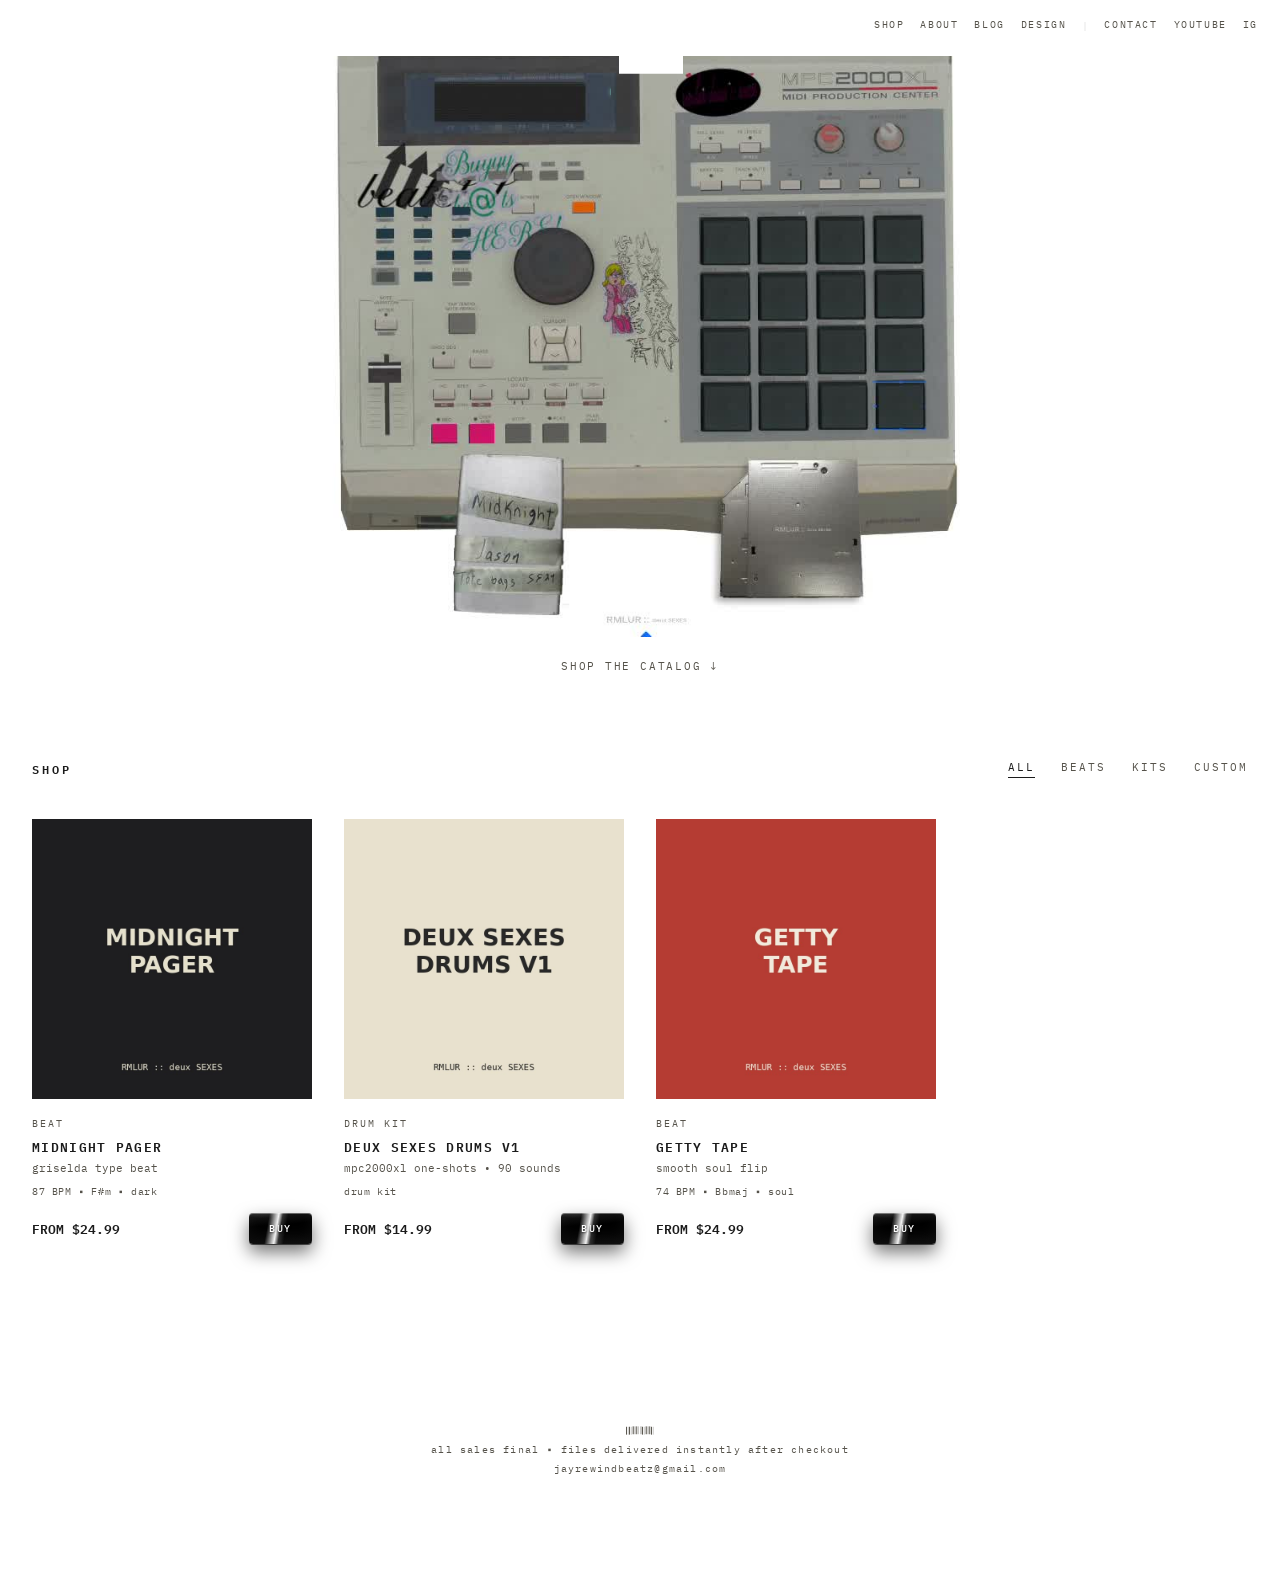
==== commit 9c40acd4: "Add Yeezy-style product detail overlay with tiers + wet-look buttons" ====
--- a/index.html
+++ b/index.html
@@ -34,17 +34,43 @@
   <a href="#shop" class="scroll-cue" aria-label="Scroll to shop">Shop the catalog ↓</a>
 </section>
 
-<!-- popover shown when a hotspot is tapped -->
-<div id="hotspot-card" class="hotspot-card" hidden>
-  <button class="hc-close" id="hc-close" aria-label="Close">×</button>
-  <div class="hc-type" id="hc-type"></div>
-  <div class="hc-title" id="hc-title"></div>
-  <div class="hc-sub" id="hc-sub"></div>
-  <div class="hc-data" id="hc-data"></div>
-  <div class="hc-row">
-    <button class="hc-play" id="hc-play">► preview</button>
-    <span class="hc-price" id="hc-price"></span>
-    <a class="buy-btn" id="hc-buy" href="#" target="_blank" rel="noopener">BUY</a>
+<!-- ================= PRODUCT DETAIL OVERLAY (Yeezy-style) ================= -->
+<div id="pdp-overlay" class="pdp-overlay" hidden>
+  <div class="pdp-topbar">
+    <button id="pdp-back" class="pdp-back" aria-label="Close">‹</button>
+    <div class="pdp-cart"><span id="pdp-cart-count">0</span>
+      <svg width="16" height="16" viewBox="0 0 24 24" fill="none" stroke="currentColor" stroke-width="2"><path d="M6 7h12l-1 13H7L6 7z"/><path d="M9 7a3 3 0 0 1 6 0"/></svg>
+    </div>
+  </div>
+
+  <div class="pdp-body">
+    <div class="pdp-image">
+      <img id="pdp-cover" src="" alt="">
+      <button class="pdp-play" id="pdp-play" aria-label="Preview">►</button>
+    </div>
+
+    <div id="pdp-panel" class="pdp-panel">
+      <!-- collapsed state -->
+      <div id="pdp-collapsed" class="pdp-collapsed">
+        <div id="pdp-title-c" class="pdp-title"></div>
+        <div id="pdp-price-c" class="pdp-price"></div>
+        <button id="pdp-expand" class="pdp-plus" aria-label="Select format">+</button>
+      </div>
+
+      <!-- expanded state -->
+      <div id="pdp-expanded" class="pdp-expanded" hidden>
+        <div class="pdp-row">
+          <button id="pdp-info-q" class="pdp-q" aria-label="Track info">?</button>
+          <div id="pdp-status" class="pdp-status">SELECT FORMAT</div>
+          <button id="pdp-close-x" class="pdp-x" aria-label="Close">×</button>
+        </div>
+        <div id="pdp-price" class="pdp-price"></div>
+        <div id="pdp-tiers" class="pdp-tiers"></div>
+        <button id="pdp-exclusive" class="pdp-exclusive-btn" hidden></button>
+        <button id="pdp-info-toggle" class="pdp-info-toggle">INFORMATION</button>
+        <div id="pdp-info-panel" class="pdp-info-panel" hidden></div>
+      </div>
+    </div>
   </div>
 </div>
 
@@ -68,6 +94,12 @@
 <div id="player-bar" class="player-bar" hidden>
   <button id="pb-play" class="transport-btn" aria-label="Play or pause preview">►</button>
   <button id="pb-stop" class="transport-btn" aria-label="Stop preview">■</button>
+  <div class="pb-lcd">
+    <canvas id="pb-wave" width="120" height="28"></canvas>
+    <div class="pb-lcd-text">
+      <span id="pb-marquee">RMLUR :: DEUX SEXES ▪ </span>
+    </div>
+  </div>
   <div class="pb-info">
     <span id="pb-title">—</span>
     <div class="pb-meter"><div id="pb-progress"></div></div>
--- a/style.css
+++ b/style.css
@@ -106,48 +106,116 @@
 }
 @keyframes bob{0%,100%{transform:translateY(0)}50%{transform:translateY(5px)}}
 
-/* ================= HOTSPOT POPOVER ================= */
-.hotspot-card{
-  position:fixed;
-  left:50%;bottom:100px;
-  transform:translateX(-50%);
-  width:min(320px,90vw);
+/* ================= PRODUCT DETAIL OVERLAY (Yeezy-style) ================= */
+.pdp-overlay{
+  position:fixed;inset:0;z-index:100;
   background:#fff;
-  border:1px solid #e2e2e2;
-  border-radius:0;
-  box-shadow:0 16px 40px rgba(0,0,0,.14);
-  padding:18px 20px 20px;
-  z-index:80;
-}
-.hc-close{
-  position:absolute;top:10px;right:12px;
-  font-size:16px;color:var(--ink-soft);line-height:1;
-}
-.hc-close:hover{color:var(--ink)}
-.hc-type{
-  font-family:var(--font-mono);
-  font-size:10px;letter-spacing:.2em;text-transform:uppercase;color:var(--ink-soft);
-}
-.hc-title{
+  overflow-y:auto;
+  animation:pdp-in .18s ease;
+}
+@keyframes pdp-in{from{opacity:0;transform:translateY(8px)}to{opacity:1;transform:translateY(0)}}
+.pdp-topbar{
+  display:flex;align-items:center;justify-content:space-between;
+  padding:22px 24px;
+}
+.pdp-back{font-size:22px;color:var(--ink);line-height:1}
+.pdp-back:hover{opacity:.6}
+.pdp-cart{
+  display:flex;align-items:center;gap:6px;
+  font-family:var(--font-mono);font-size:13px;color:var(--ink);
+}
+.pdp-body{max-width:520px;margin:0 auto;padding:0 24px 80px;text-align:center}
+.pdp-image{
+  position:relative;
+  aspect-ratio:1/1;background:#f4f4f4;
+  margin-top:20px;
+}
+.pdp-image img{width:100%;height:100%;object-fit:cover;display:block}
+.pdp-play{
+  position:absolute;right:14px;bottom:14px;
+  width:38px;height:38px;border-radius:50%;
+  background:#fff;border:1px solid #ddd;font-size:13px;
+}
+.pdp-panel{margin-top:34px;min-height:120px}
+
+.pdp-collapsed{display:flex;flex-direction:column;align-items:center;gap:6px}
+.pdp-title{
   font-family:var(--font-mono);font-size:14px;font-weight:600;letter-spacing:.08em;text-transform:uppercase;
-  margin-top:6px;
-}
-.hc-sub{font-family:var(--font-mono);font-size:11px;color:var(--ink-soft);margin-top:3px}
-.hc-data{
-  display:inline-block;margin-top:8px;
-  font-family:var(--font-mono);
-  font-size:10px;letter-spacing:.06em;color:var(--ink-soft);
-}
-.hc-row{
-  display:flex;align-items:center;gap:12px;margin-top:16px;
-}
-.hc-play{
-  font-family:var(--font-mono);font-size:10px;letter-spacing:.1em;text-transform:uppercase;
-  color:var(--ink);border:1px solid #ddd;border-radius:0;
-  padding:8px 12px;
-}
-.hc-play:hover{border-color:var(--ink)}
-.hc-price{font-family:var(--font-mono);font-size:13px;font-weight:600;margin-left:auto}
+}
+.pdp-price{font-family:var(--font-mono);font-size:14px;color:var(--ink-soft);margin-top:2px}
+.pdp-plus{
+  margin-top:10px;font-size:20px;line-height:1;color:var(--ink);
+  width:34px;height:34px;border-radius:50%;border:1px solid #ddd;
+}
+.pdp-plus:hover{border-color:var(--ink)}
+
+.pdp-expanded{display:flex;flex-direction:column;align-items:center}
+.pdp-row{
+  display:grid;grid-template-columns:1fr auto 1fr;align-items:center;
+  width:100%;max-width:420px;
+}
+.pdp-q{
+  justify-self:start;
+  width:26px;height:26px;border-radius:50%;border:1px solid #ddd;
+  font-family:var(--font-mono);font-size:12px;color:var(--ink-soft);
+}
+.pdp-q:hover{border-color:var(--ink);color:var(--ink)}
+.pdp-status{
+  font-family:var(--font-mono);font-size:13px;font-weight:600;letter-spacing:.1em;text-transform:uppercase;
+  transition:opacity .15s ease;
+}
+.pdp-status.flash{animation:pdp-flash .5s ease infinite}
+@keyframes pdp-flash{0%,100%{opacity:1}50%{opacity:.25}}
+.pdp-x{justify-self:end;font-size:18px;color:var(--ink-soft)}
+.pdp-x:hover{color:var(--ink)}
+
+.pdp-tiers{
+  display:grid;grid-template-columns:repeat(3,1fr);
+  width:100%;max-width:420px;
+  margin-top:26px;
+}
+.pdp-tier{
+  font-family:var(--font-mono);font-size:12px;letter-spacing:.1em;
+  color:var(--ink);padding:10px 4px;position:relative;
+}
+.pdp-tier .tier-price{display:block;font-size:10px;color:var(--ink-soft);margin-top:4px}
+.pdp-tier::after{
+  content:"";position:absolute;left:25%;right:25%;bottom:0;height:1px;
+  background:var(--ink);transform:scaleX(0);transition:transform .15s ease;
+}
+.pdp-tier:hover::after, .pdp-tier.selected::after{transform:scaleX(1)}
+.pdp-tier.selected{font-weight:700}
+
+.pdp-exclusive-btn{
+  margin-top:22px;width:100%;max-width:420px;
+  font-family:var(--font-mono);font-size:11px;letter-spacing:.14em;text-transform:uppercase;
+  border:1px solid #ddd;padding:12px;color:var(--ink);
+}
+.pdp-exclusive-btn:hover{border-color:var(--ink)}
+
+.pdp-info-toggle{
+  margin-top:26px;
+  font-family:var(--font-mono);font-size:11px;letter-spacing:.16em;text-transform:uppercase;
+  color:var(--ink-soft);border-bottom:1px solid transparent;padding-bottom:2px;
+}
+.pdp-info-toggle:hover{color:var(--ink);border-color:var(--ink)}
+.pdp-info-panel{
+  margin-top:20px;max-width:420px;text-align:left;
+  font-family:var(--font-mono);font-size:12px;line-height:1.7;color:var(--ink-soft);
+  border-top:1px solid #eee;padding-top:18px;
+}
+.pdp-info-meta{
+  display:grid;grid-template-columns:1fr 1fr;gap:8px 16px;margin-bottom:16px;
+}
+.pdp-info-meta div{display:flex;justify-content:space-between;font-size:11px}
+.pdp-info-meta .k{color:var(--ink-soft);letter-spacing:.06em;text-transform:uppercase;font-size:10px}
+.pdp-info-meta .v{color:var(--ink)}
+
+.pdp-buy-btn{margin-top:18px;width:100%;max-width:420px}
+
+@media(max-width:480px){
+  .pdp-body{padding:0 18px 60px}
+}
 
 /* ================= SHOP — minimal, Yeezy-style grid ================= */
 main#shop{max-width:1280px;margin:0 auto;padding:60px 32px 160px}
@@ -182,6 +250,7 @@
 .tape-card:hover{transform:none;box-shadow:none}
 
 .tc-cover{
+  cursor:pointer;
   aspect-ratio:1/1;border-radius:0;overflow:hidden;
   background:#f4f4f4;margin-bottom:18px;
   position:relative;
@@ -200,10 +269,18 @@
   opacity:0;transition:opacity .15s ease;
 }
 .tape-card:hover .tc-play, .tape-card.playing .tc-play{opacity:1}
-.tape-card.playing .tc-play{background:var(--ink);color:#fff;border-color:var(--ink)}
+.tape-card.playing .tc-play{
+  background:
+    linear-gradient(100deg, rgba(255,255,255,0) 30%, rgba(255,255,255,.9) 44%, rgba(255,255,255,0) 58%),
+    radial-gradient(160% 220% at 20% -40%, rgba(255,255,255,.45) 0%, rgba(255,255,255,0) 40%),
+    linear-gradient(175deg, #1a1a1a 0%, #000 50%, #050505 100%);
+  color:#fff;border-color:#000;
+  box-shadow:0 1px 0 rgba(255,255,255,.3) inset, 0 5px 12px rgba(0,0,0,.5);
+}
 
 .tc-type{font-family:var(--font-mono);font-size:10px;letter-spacing:.2em;text-transform:uppercase;color:var(--ink-soft)}
-.tc-title{font-family:var(--font-mono);font-size:13px;font-weight:600;letter-spacing:.1em;text-transform:uppercase;margin-top:6px}
+.tc-title{cursor:pointer;font-family:var(--font-mono);font-size:13px;font-weight:600;letter-spacing:.1em;text-transform:uppercase;margin-top:6px}
+.tc-title:hover{text-decoration:underline}
 .tc-sub{font-family:var(--font-mono);font-size:11px;color:var(--ink-soft);margin-top:3px}
 .tc-data{
   display:inline-block;margin-top:10px;font-size:10px;letter-spacing:.06em;
@@ -216,16 +293,38 @@
 .tc-price{font-family:var(--font-mono);font-size:13px;font-weight:600}
 
 .buy-btn{
-  background:var(--ink);color:#fff;
+  position:relative;
+  overflow:hidden;
+  display:inline-block;
+  border:none;cursor:pointer;
+  background:
+    linear-gradient(100deg, rgba(255,255,255,0) 30%, rgba(255,255,255,.95) 44%, rgba(255,255,255,.15) 50%, rgba(255,255,255,0) 58%),
+    radial-gradient(160% 220% at 20% -60%, rgba(255,255,255,.5) 0%, rgba(255,255,255,0) 35%),
+    linear-gradient(175deg, #1a1a1a 0%, #000 40%, #000 60%, #050505 100%);
+  color:#fff;
   font-family:var(--font-mono);
   font-weight:500;font-size:10px;letter-spacing:.16em;text-transform:uppercase;
-  padding:8px 18px;border-radius:0;
-  box-shadow:none;
-  transition:opacity .12s ease;
-}
-.buy-btn:hover{opacity:.75}
-.buy-btn:active{opacity:.6}
-.buy-btn-sm{padding:8px 16px;flex-shrink:0}
+  padding:9px 20px;border-radius:4px;
+  box-shadow:
+    0 1px 0 rgba(255,255,255,.35) inset,
+    0 -8px 14px rgba(255,255,255,.05) inset,
+    0 1px 0 rgba(0,0,0,.6),
+    0 8px 18px rgba(0,0,0,.55);
+  text-shadow:0 1px 2px rgba(0,0,0,.6);
+  transition:transform .1s ease, box-shadow .15s ease, filter .15s ease;
+}
+.buy-btn::after{
+  content:"";
+  position:absolute;top:0;left:-60%;width:40%;height:100%;
+  background:linear-gradient(120deg, rgba(255,255,255,0) 0%, rgba(255,255,255,.55) 50%, rgba(255,255,255,0) 100%);
+  transform:skewX(-20deg);
+  transition:left .5s ease;
+  pointer-events:none;
+}
+.buy-btn:hover{filter:brightness(1.15)}
+.buy-btn:hover::after{left:120%}
+.buy-btn:active{transform:translateY(1px) scale(.98);filter:brightness(.95)}
+.buy-btn-sm{padding:9px 18px;flex-shrink:0}
 
 .empty-state{
   text-align:center;padding:60px 0;color:var(--ink-soft);
@@ -248,6 +347,26 @@
   font-size:13px;
 }
 .transport-btn:active{transform:translateY(1px)}
+
+.pb-lcd{
+  flex-shrink:0;
+  background:#16240f;
+  border:1px solid #0d1508;
+  border-radius:3px;
+  padding:5px 8px;
+  display:flex;flex-direction:column;gap:3px;
+  overflow:hidden;
+  width:130px;
+}
+#pb-wave{display:block;width:100%;height:22px;image-rendering:pixelated}
+.pb-lcd-text{
+  overflow:hidden;white-space:nowrap;
+  font-family:var(--font-mono);font-size:9px;letter-spacing:.1em;
+  color:#8fe0d2;text-shadow:0 0 4px rgba(143,224,210,.6);
+}
+#pb-marquee{display:inline-block;padding-left:100%;animation:pb-scroll 6s linear infinite}
+@keyframes pb-scroll{0%{transform:translateX(0)}100%{transform:translateX(-100%)}}
+
 .pb-info{flex:1;min-width:0}
 #pb-title{font-size:12px;letter-spacing:.04em;white-space:nowrap;overflow:hidden;text-overflow:ellipsis;display:block}
 .pb-meter{height:4px;background:var(--line);border-radius:2px;margin-top:5px;overflow:hidden}
@@ -314,6 +433,18 @@
   font-family:var(--font-mono);font-size:10px;letter-spacing:.12em;text-transform:uppercase;
   color:#bbb;
 }
+.design-item{
+  aspect-ratio:3/4;background:#f4f4f4;overflow:hidden;
+}
+.design-item img, .design-item video{
+  width:100%;height:100%;object-fit:cover;display:block;
+}
+.design-item-wide{
+  grid-column:span 2;aspect-ratio:16/8;
+}
+@media(max-width:640px){
+  .design-item-wide{grid-column:span 1;aspect-ratio:3/4}
+}
 @media(max-width:640px){
   .corner-nav{display:none}
   .hero{padding:36px 14px 18px}
@@ -324,5 +455,6 @@
 @media(prefers-reduced-motion:reduce){
   .scroll-cue{animation:none}
   .lcd-marquee{animation:none}
+  #pb-marquee{animation:none}
   *{transition:none !important}
 }
